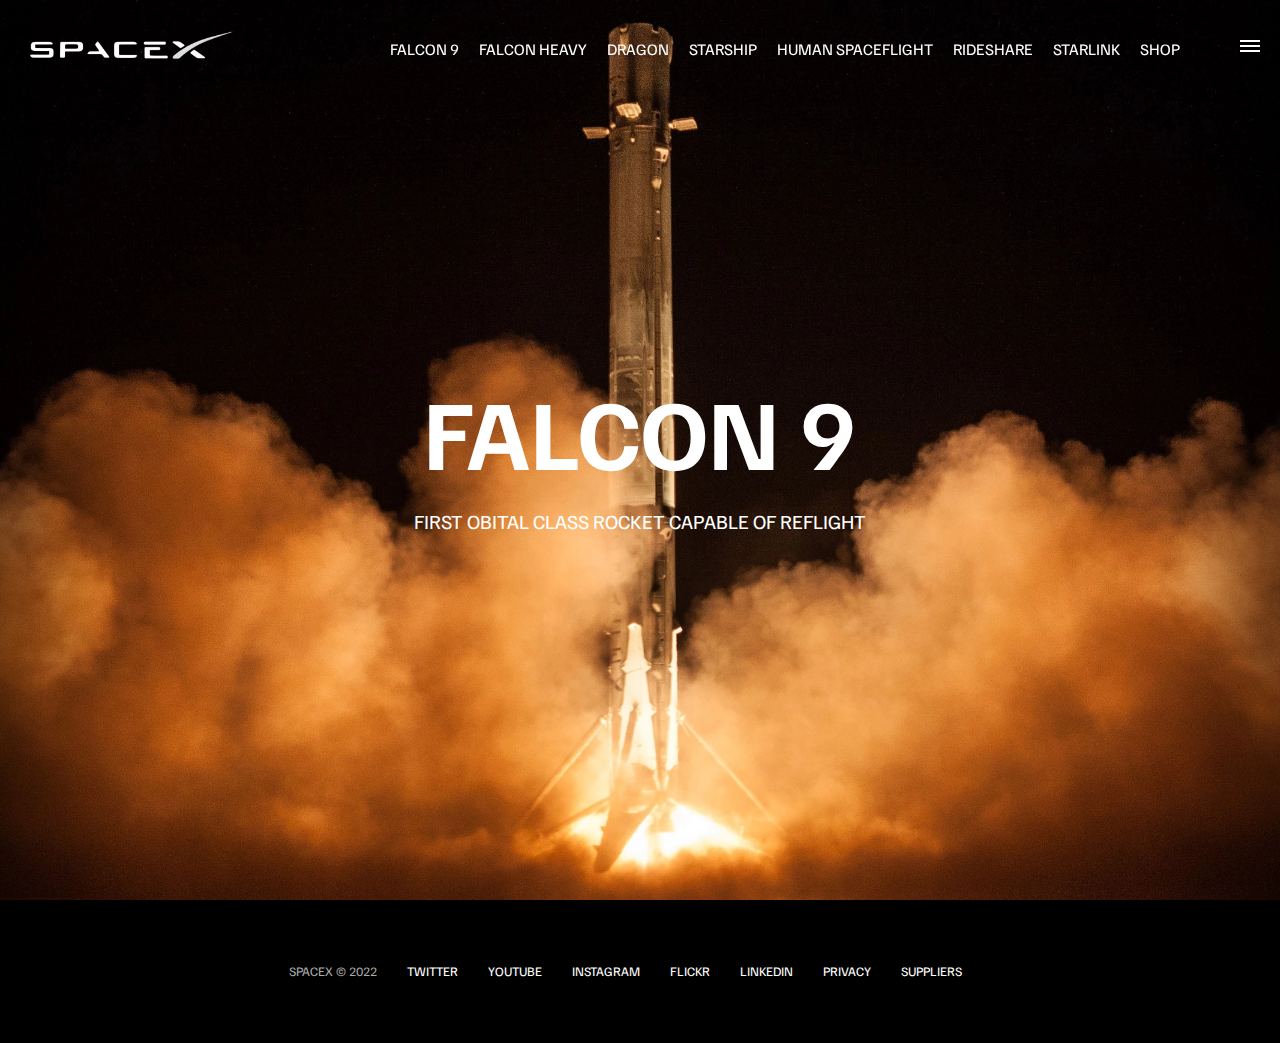
==== falcon9.html @ c42f17cb "Feat: Inner Page & Fade Animation" ====
<!DOCTYPE html>
<html lang="en">
  <head>
    <meta charset="UTF-8" />
    <meta name="viewport" content="width=device-width, initial-scale=1.0" />
    <link rel="stylesheet" href="css/style.css" />
    <title>Falcon 9</title>
  </head>
  <body>
    <div id="overlay"></div>
    <div id="mobile-menu" class="mobile-main-menu">
      <ul>
        <li><a href="#">Mission</a></li>
        <li><a href="#">Launches</a></li>
        <li><a href="#">Careers</a></li>
        <li><a href="#">Updates</a></li>
        <li><a href="#">Shop</a></li>

        <li class="mobile-only"><a href="falcon9.html">Falcon 9</a></li>
        <li class="mobile-only">
          <a href="falcon-heavy.html">Falcon Heavy</a>
        </li>
        <li class="mobile-only"><a href="dragon.html">Dragon</a></li>
        <li class="mobile-only"><a href="#">Starship</a></li>
        <li class="mobile-only"><a href="#">Human Spaceflight</a></li>
        <li class="mobile-only"><a href="#">Rideshare</a></li>
        <li class="mobile-only"><a href="#">Starlink</a></li>
      </ul>
    </div>
    <header class="main-header">
      <div class="logo">
        <a href="index.html">
          <img src="img/logo.png" alt="SpaceX" />
        </a>
      </div>
      <nav class="desktop-main-menu">
        <ul>
          <li><a href="falcon9.html">Falcon 9</a></li>
          <li><a href="falcon-heavy.html">Falcon Heavy</a></li>
          <li><a href="dragon.html">Dragon</a></li>
          <li><a href="#">Starship</a></li>
          <li><a href="#">Human Spaceflight</a></li>
          <li><a href="#">Rideshare</a></li>
          <li><a href="#">Starlink</a></li>
          <li><a href="#">Shop</a></li>
        </ul>
      </nav>
    </header>

    <!-- Hamburguer Menu -->
    <button id="menu-btn" class="hamburguer" type="button">
      <span class="hamburguer-top"></span>
      <span class="hamburguer-middle"></span>
      <span class="hamburguer-bottom"></span>
    </button>

    <section class="section-animate bg-falcon-9"> </section>
    <div class="section-inner-center">
      <h3>Falcon 9</h3>
      <p>First obital class rocket capable of reflight</p>
    </div>

    <footer>
      <ul>
        <li>SpaceX &copy; 2022</li>
        <li><a href="#">Twitter</a></li>
        <li><a href="#">Youtube</a></li>
        <li><a href="#">Instagram</a></li>
        <li><a href="#">Flickr</a></li>
        <li><a href="#">LinkedIn</a></li>
        <li><a href="#">Privacy</a></li>
        <li><a href="#">Suppliers</a></li>
      </ul>
    </footer>

    <script src="js/script.js"></script>
  </body>
</html>
---- css/style.css ----
@import url("https://fonts.googleapis.com/css2?family=Familjen+Grotesk:wght@400;600;700&display=swap");

*,
*::before,
*::after {
  margin: 0;
  padding: 0;
  box-sizing: border-box;
}

body {
  font-family: "Familjen Grotesk", sans-serif;
  background: #000;
  color: #fff;
}

a {
  text-decoration: none;
  color: #fff;
}

ul {
  list-style: none;
}

/* Header/Navbar */
.main-header {
  position: fixed;
  top: 0;
  left: 0;
  width: 100%;
  z-index: 3;
  display: flex;
  justify-content: space-between;
  align-items: center;
  text-transform: uppercase;
  height: 100px;
  padding: 0 30px;
}

/* Logo */
.logo {
  width: 210px;
  height: auto;
}

.logo img {
  display: block;
  width: 100%;
  height: auto;
}

/* Desktop Menu */
.desktop-main-menu {
  margin-right: 50px;
}

.desktop-main-menu ul {
  display: flex;
}

.desktop-main-menu ul li {
  position: relative;
  margin-right: 20px;
  padding-bottom: 2px;
}

/* Menu item bottom border */
.desktop-main-menu ul li a::after {
  content: "";
  position: absolute;
  bottom: 0;
  left: 0;
  width: 100%;
  height: 1px;
  background: #fff;
  transform: scaleX(0);
  transition: transform 0.6s cubic-bezier(0.19, 1, 0.22, 1);
  transform-origin: right center;
}

.desktop-main-menu ul li a:hover::after {
  transform: scaleX(1);
  transform-origin: left center;
  transition-duration: 0.4s;
}

/* Sections */
section {
  position: relative;
  height: 100vh;
  background-position: center center;
  background-repeat: no-repeat;
  background-size: cover;
  text-transform: uppercase;
}

.section-inner {
  position: absolute;
  bottom: 200px;
  left: 150px;
  max-width: 560px;
}

.section-inner h4 {
  font-size: 22px;
  margin-bottom: 5px;
  font-weight: 300;
  animation: fadeInUp 0.5s ease-in-out;
}

.section-inner h2 {
  font-size: 50px;
  font-weight: 700;
  margin-bottom: 20px;
  animation: fadeInUp 0.5s ease-in-out 0.2s;
  animation-fill-mode: both; /* Stop from showing at start */
}

.section-inner a {
  animation: fadeInUp 0.5s ease-in-out 0.4s;
  animation-fill-mode: both;
}

/* Background images */
.section-a {
  background-image: url("../img/section-a.webp");
}

.section-b {
  background-image: url("../img/section-b.webp");
}

.section-c {
  background-image: url("../img/section-c.webp");
}

.section-d {
  background-image: url("../img/section-d.webp");
}

.section-e {
  background-image: url("../img/section-e.webp");
}

.section-f {
  background-image: url("../img/section-f.webp");
}

.btn {
  position: relative;
  display: inline-block;
  cursor: pointer;
  text-align: center;
  min-width: 130px;
  padding: 15px 50px;
  margin-top: 10px;
  border: 2px solid #fff;
  text-transform: uppercase;
  font-weight: bold;
  overflow: hidden;
  z-index: 2;
}

.btn:hover span {
  color: #000;
}

.btn .hover {
  position: absolute;
  top: 0;
  left: 0;
  width: 100%;
  height: 100%;
  background-color: #fff;
  color: #000;
  z-index: -1;
  transform: translateY(100%);
}

.btn:hover .hover {
  transform: translateY(0);
  transition: transform 0.6s cubic-bezier(0.19, 1, 0.22, 1);
}

.scroll-arrow {
  position: absolute;
  bottom: 50px;
  left: 50%;
  transform: translateX(-50%);
  animation: fadeBounce 5s infinite;
}

/* Footer */
footer {
  position: relative;
  padding: 55px 0;
}

footer ul {
  display: flex;
  justify-content: center;
  align-items: center;
  flex-wrap: wrap;
}

footer ul li {
  margin-right: 30px;
  color: #aaa;
  text-transform: uppercase;
  font-size: 13px;
  line-height: 2.5;
}

footer ul li a {
  color: #fff;
  transition: color 0.6s;
}

footer ul li a:hover {
  color: #aaa;
}

/* Hamburguer Menu */
.hamburguer {
  position: fixed;
  top: 40px;
  right: 20px;
  z-index: 10;
  cursor: pointer;
  width: 20px;
  height: 20px;
  background: none;
  border: none;
}

.hamburguer-top,
.hamburguer-middle,
.hamburguer-bottom {
  position: absolute;
  width: 20px;
  height: 2px;
  top: 0;
  left: 0;
  background: #fff;
  transition: all 0.5s;
}

.hamburguer-middle {
  transform: translateY(5px);
}

.hamburguer-bottom {
  transform: translateY(10px);
}

/* Transition hamburguer to X when open */
.open {
  transform: rotate(90deg);
}

.open .hamburguer-top {
  transform: rotate(45deg) translateY(6px) translateX(6px);
}

.open .hamburguer-middle {
  display: none;
}

.open .hamburguer-bottom {
  transform: rotate(-45deg) translateY(6px) translateX(-6px);
}

/* Overlay */
.overlay-show {
  position: fixed;
  top: 0;
  left: 0;
  width: 100%;
  height: 100%;
  background-color: rgba(0, 0, 0, 0.5);
  z-index: 3;
}

/* Stop body scroll */
.stop-scrolling {
  overflow: hidden;
}

/* Hide mobile main menu items */
.mobile-only {
  display: none;
}

/* Mobile menu */
.mobile-main-menu {
  position: fixed;
  top: 0;
  right: 0;
  width: 350px;
  height: 100%;
  background: #000;
  z-index: 4;
  display: flex;
  align-items: center;
  justify-content: center;
  transform: translateX(100%);
  transition: transform 0.6s cubic-bezier(0.19, 1, 0.22, 1);
}

/* Bring menu from right */
.show-menu {
  transform: translateX(0);
}

.mobile-main-menu ul {
  display: flex;
  flex-direction: column;
  align-items: end;
  justify-content: center;
  padding: 50px;
  width: 100%;
}

.mobile-main-menu ul li {
  margin-bottom: 20px;
  font-size: 18px;
  text-transform: uppercase;
  border-bottom: 1px #555 dotted;
  width: 100%;
  text-align: right;
  padding-bottom: 8px;
}

.mobile-main-menu ul li a {
  color: #fff;
  transition: color 0.6s;
}

.mobile-main-menu ul li a:hover {
  color: #aaa;
}

/* Inner Pages */
.bg-falcon-9 {
  background-image: url("../img/falcon-9.webp");
}

.section-animate {
  animation: fadeIn 2s ease-in-out;
}

.section-inner-center {
  position: absolute;
  top: 50%;
  left: 50%;
  transform: translate(-50%, -50%);
  text-transform: uppercase;
  text-align: center;
}

.section-inner-center h3 {
  font-size: 100px;
  margin-bottom: 15px;
  animation: fadeInUp 0.5s ease-in-out;
}

.section-inner-center p {
  font-size: 20px;
  animation: fadeInUp 0.5s ease-in-out 0.2s;
  animation-fill-mode: both;
}

/* Animations */
@keyframes fadeInUp {
  0% {
    opacity: 0;
    transform: translateY(140px);
  }
  100% {
    opacity: 1;
    transform: translateY(0);
  }
}

@keyframes fadeIn {
  0% {
    opacity: 0;
  }
  100% {
    opacity: 1;
  }
}

@keyframes fadeBounce {
  0%,
  20%,
  50%,
  80%,
  100% {
    opacity: 0;
    transform: translateY(-20px);
  }

  40% {
    opacity: 1;
    transform: translateY(0);
  }
}

/* Media Queries */

@media (max-width: 960px) {
  /* Hide desktop menu */
  .desktop-main-menu {
    display: none;
  }

  /* Show main mobile items */
  .mobile-only {
    display: block;
  }
}

@media (max-width: 600px) {
  .section-inner {
    bottom: 75px;
    left: 20px;
  }

  .section-inner h2 {
    font-size: 40px;
  }

  footer ul li:first-child {
    position: absolute;
    top: 30px;
    left: 50%;
    transform: translate(-50%, -50%);
  }

  footer ul li {
    margin-right: 15px;
  }

  .logo {
    width: 150px;
    margin: auto;
  }
}
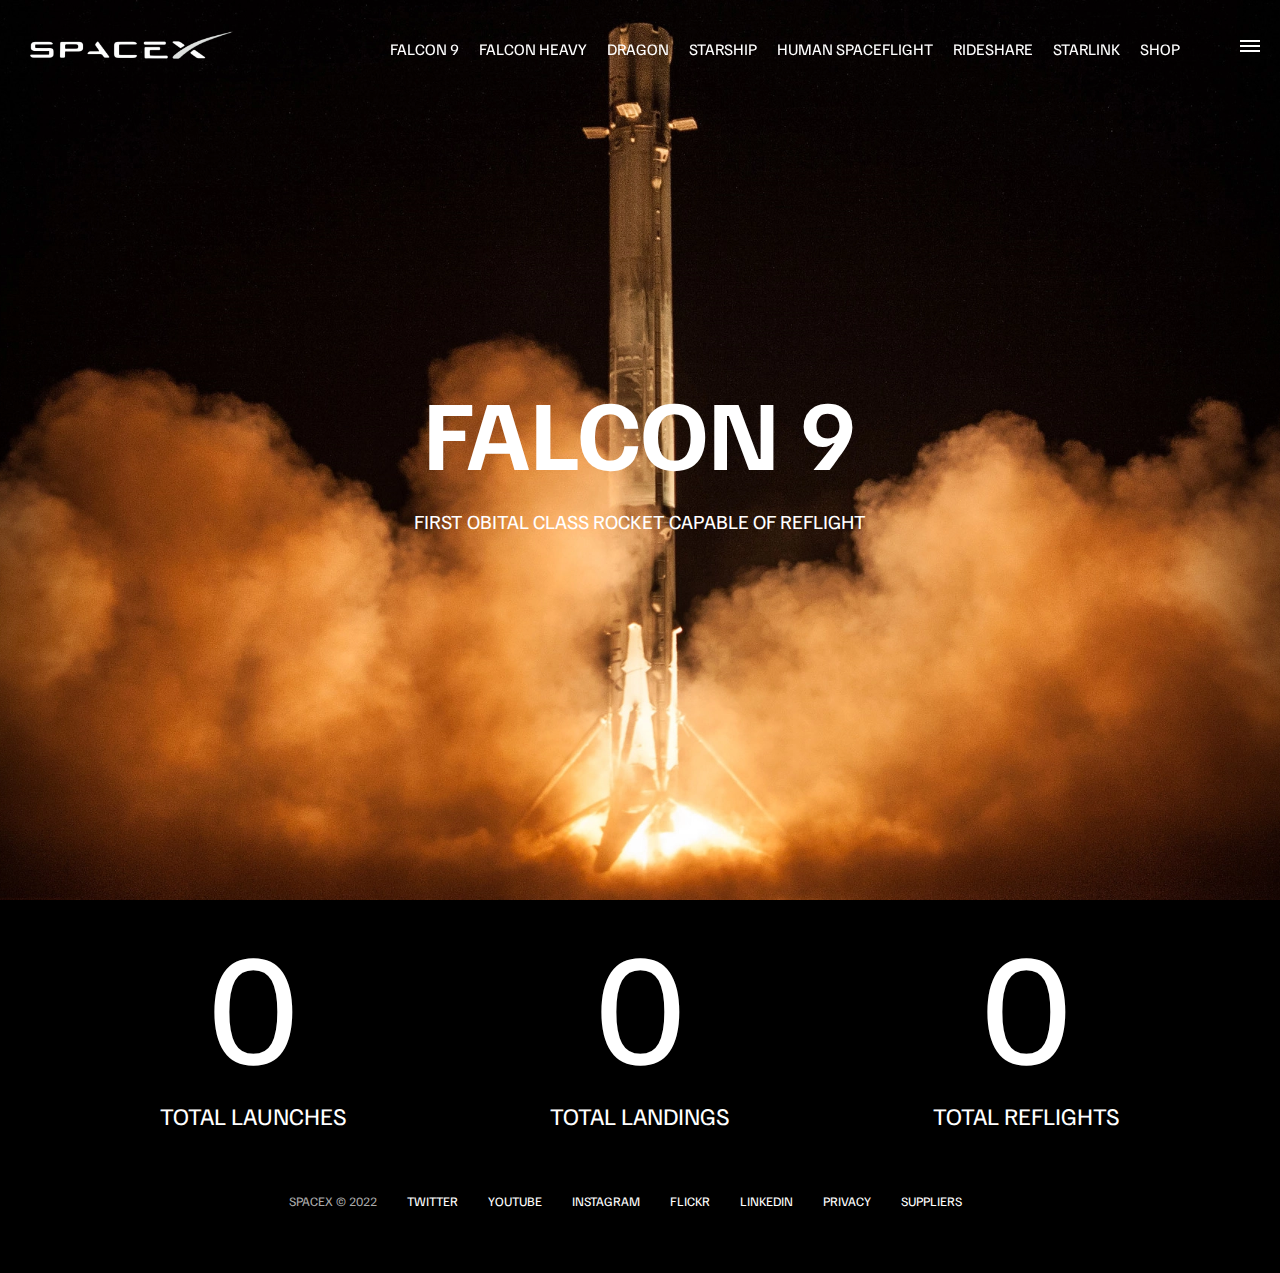
==== commit 834a3cdd: "Feat: Stats Counter HTML & CSS" ====
--- a/falcon9.html
+++ b/falcon9.html
@@ -54,10 +54,25 @@
       <span class="hamburguer-bottom"></span>
     </button>
 
-    <section class="section-animate bg-falcon-9"> </section>
+    <section class="section-animate bg-falcon-9"></section>
     <div class="section-inner-center">
       <h3>Falcon 9</h3>
       <p>First obital class rocket capable of reflight</p>
+    </div>
+
+    <div class="stats">
+        <div>
+            <span class="counter" data-target="3">0</span>
+            <h4>Total Launches</h4>
+        </div>
+        <div>
+            <span class="counter" data-target="7">0</span>
+            <h4>Total Landings</h4>
+        </div>
+        <div>
+            <span class="counter" data-target="4">0</span>
+            <h4>Total Reflights</h4>
+        </div>
     </div>
 
     <footer>
--- a/css/style.css
+++ b/css/style.css
@@ -371,6 +371,37 @@
   animation-fill-mode: both;
 }
 
+/* Stats */
+.stats {
+  max-width: 960px;
+  margin: 0 auto;
+  display: flex;
+  align-items: center;
+  justify-content: space-between;
+  text-align: center;
+  text-transform: uppercase;
+}
+
+.stats div span {
+  font-size: 160px;
+}
+
+.stats div h4 {
+  font-size: 24px;
+  font-weight: 300;
+}
+
+
+
+
+
+
+
+
+
+
+
+
 /* Animations */
 @keyframes fadeInUp {
   0% {
